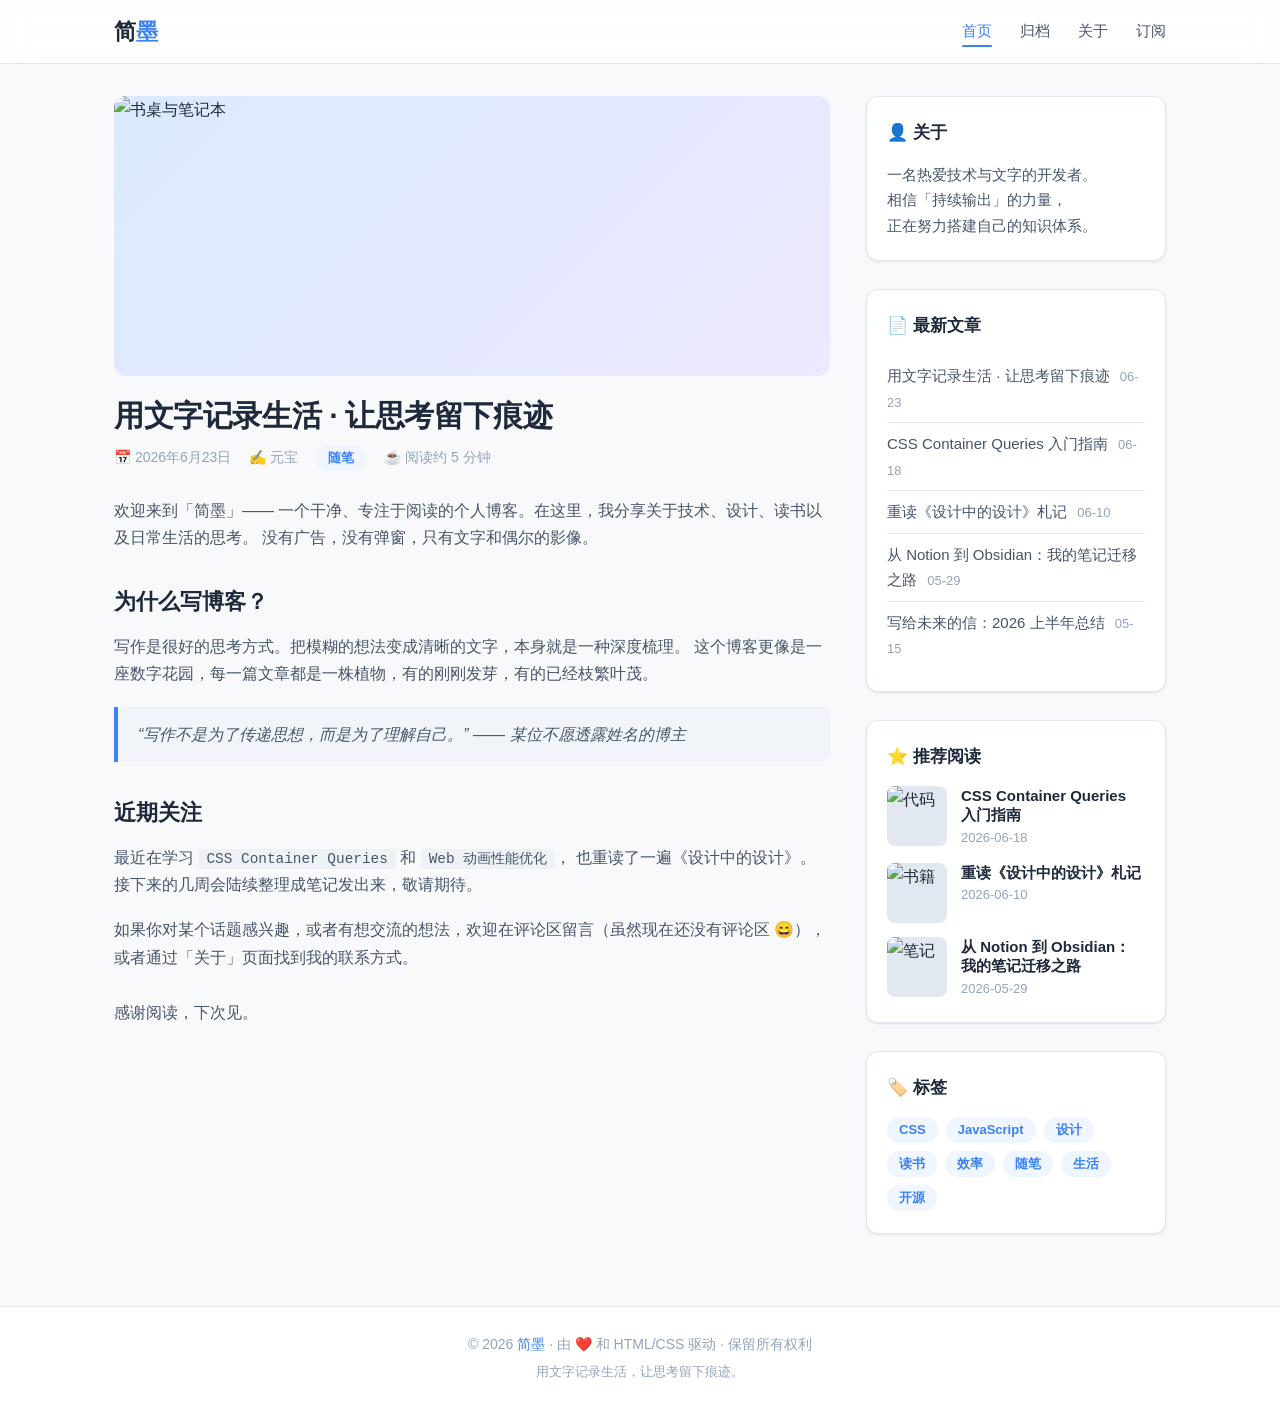
==== index.html @ 6eb12474 "Add files via upload" ====
<!DOCTYPE html>
<html lang="zh-CN">
<head>
    <meta charset="UTF-8" />
    <meta name="viewport" content="width=device-width, initial-scale=1.0" />
    <title>简墨 · 个人博客</title>
    <style>
        /* ===== 全局重置 & 变量 ===== */
        * {
            margin: 0;
            padding: 0;
            box-sizing: border-box;
        }

        :root {
            --bg: #f8f9fa;
            --card-bg: #ffffff;
            --text-primary: #1e293b;
            --text-secondary: #475569;
            --text-muted: #94a3b8;
            --accent: #3b82f6;
            --accent-hover: #2563eb;
            --border: #e2e8f0;
            --radius: 12px;
            --shadow: 0 1px 3px rgba(0, 0, 0, 0.06), 0 1px 2px rgba(0, 0, 0, 0.04);
            --shadow-hover: 0 10px 25px -5px rgba(0, 0, 0, 0.08), 0 8px 16px -6px rgba(0, 0, 0, 0.04);
            --transition: 0.25s ease;
            --max-width: 1100px;
            --header-height: 64px;
        }

        body {
            font-family: -apple-system, BlinkMacSystemFont, "Segoe UI", Roboto,
                "PingFang SC", "Microsoft YaHei", sans-serif;
            background: var(--bg);
            color: var(--text-primary);
            line-height: 1.7;
            min-height: 100vh;
            display: flex;
            flex-direction: column;
        }

        a {
            color: var(--accent);
            text-decoration: none;
            transition: color var(--transition);
        }
        a:hover {
            color: var(--accent-hover);
        }

        img {
            max-width: 100%;
            height: auto;
            display: block;
            border-radius: 8px;
        }

        /* ===== 头部 ===== */
        header {
            position: sticky;
            top: 0;
            z-index: 50;
            background: rgba(255, 255, 255, 0.85);
            backdrop-filter: blur(14px) saturate(180%);
            -webkit-backdrop-filter: blur(14px) saturate(180%);
            border-bottom: 1px solid var(--border);
            height: var(--header-height);
            display: flex;
            align-items: center;
        }

        .header-inner {
            max-width: var(--max-width);
            width: 100%;
            margin: 0 auto;
            padding: 0 24px;
            display: flex;
            align-items: center;
            justify-content: space-between;
        }

        .logo {
            font-size: 22px;
            font-weight: 700;
            letter-spacing: -0.3px;
            color: var(--text-primary);
        }
        .logo span {
            color: var(--accent);
        }

        nav {
            display: flex;
            gap: 28px;
            align-items: center;
        }
        nav a {
            font-size: 15px;
            font-weight: 500;
            color: var(--text-secondary);
            position: relative;
            padding-bottom: 2px;
        }
        nav a::after {
            content: '';
            position: absolute;
            bottom: -2px;
            left: 0;
            width: 0;
            height: 2px;
            background: var(--accent);
            transition: width var(--transition);
            border-radius: 2px;
        }
        nav a:hover::after,
        nav a.active::after {
            width: 100%;
        }
        nav a.active {
            color: var(--accent);
        }

        /* ===== 主体容器 ===== */
        .container {
            max-width: var(--max-width);
            width: 100%;
            margin: 32px auto;
            padding: 0 24px;
            flex: 1;
            display: grid;
            grid-template-columns: 1fr 300px;
            gap: 36px;
        }

        /* ===== 主要文章区 ===== */
        .main-content {
            display: flex;
            flex-direction: column;
            gap: 20px;
        }

        .featured-image {
            width: 100%;
            height: 280px;
            object-fit: cover;
            border-radius: var(--radius);
            background: linear-gradient(135deg, #dbeafe, #ede9fe);
        }

        .article-header h1 {
            font-size: 30px;
            font-weight: 800;
            line-height: 1.3;
            letter-spacing: -0.4px;
            margin-bottom: 10px;
        }

        .meta {
            display: flex;
            flex-wrap: wrap;
            gap: 18px;
            font-size: 14px;
            color: var(--text-muted);
            margin-bottom: 6px;
        }
        .meta span {
            display: inline-flex;
            align-items: center;
            gap: 4px;
        }
        .tag {
            background: #eff6ff;
            color: var(--accent);
            padding: 2px 12px;
            border-radius: 99px;
            font-size: 13px;
            font-weight: 600;
        }

        .article-body {
            font-size: 16px;
            color: var(--text-secondary);
        }
        .article-body p {
            margin-bottom: 18px;
        }
        .article-body h2 {
            font-size: 22px;
            font-weight: 700;
            margin-top: 32px;
            margin-bottom: 12px;
            color: var(--text-primary);
        }
        .article-body blockquote {
            border-left: 4px solid var(--accent);
            background: #f1f5f9;
            padding: 14px 20px;
            margin: 20px 0;
            border-radius: 0 8px 8px 0;
            color: var(--text-secondary);
            font-style: italic;
        }
        .article-body code {
            background: #eef2f6;
            padding: 2px 8px;
            border-radius: 4px;
            font-size: 0.9em;
        }

        /* ===== 侧边栏 ===== */
        .sidebar {
            display: flex;
            flex-direction: column;
            gap: 28px;
        }

        .sidebar-card {
            background: var(--card-bg);
            border-radius: var(--radius);
            padding: 22px 20px;
            box-shadow: var(--shadow);
            border: 1px solid var(--border);
        }
        .sidebar-card h3 {
            font-size: 17px;
            font-weight: 700;
            margin-bottom: 14px;
            display: flex;
            align-items: center;
            gap: 8px;
        }
        .sidebar-card ul {
            list-style: none;
        }
        .sidebar-card li {
            padding: 8px 0;
            border-bottom: 1px solid var(--border);
            font-size: 15px;
        }
        .sidebar-card li:last-child {
            border-bottom: none;
        }
        .sidebar-card li a {
            color: var(--text-secondary);
            display: block;
            transition: color var(--transition);
        }
        .sidebar-card li a:hover {
            color: var(--accent);
        }

        .post-list small {
            color: var(--text-muted);
            font-size: 13px;
            margin-left: 6px;
        }

        /* ===== 推荐文章卡片 ===== */
        .recommend-list {
            display: flex;
            flex-direction: column;
            gap: 14px;
        }
        .recommend-item {
            display: flex;
            gap: 14px;
            align-items: flex-start;
        }
        .recommend-item img {
            width: 60px;
            height: 60px;
            border-radius: 8px;
            object-fit: cover;
            flex-shrink: 0;
            background: #e2e8f0;
        }
        .recommend-item div {
            flex: 1;
        }
        .recommend-item h4 {
            font-size: 15px;
            font-weight: 600;
            line-height: 1.3;
            margin-bottom: 2px;
        }
        .recommend-item h4 a {
            color: var(--text-primary);
        }
        .recommend-item h4 a:hover {
            color: var(--accent);
        }
        .recommend-item .date {
            font-size: 13px;
            color: var(--text-muted);
        }

        /* ===== 页脚 ===== */
        footer {
            border-top: 1px solid var(--border);
            background: var(--card-bg);
            padding: 26px 24px;
            text-align: center;
            font-size: 14px;
            color: var(--text-muted);
            margin-top: 40px;
        }
        footer span {
            color: var(--accent);
        }

        /* ===== 响应式 ===== */
        @media (max-width: 820px) {
            .container {
                grid-template-columns: 1fr;
                gap: 28px;
            }
            .featured-image {
                height: 200px;
            }
            .article-header h1 {
                font-size: 24px;
            }
            nav {
                gap: 16px;
            }
            nav a {
                font-size: 14px;
            }
        }

        @media (max-width: 480px) {
            .header-inner {
                padding: 0 16px;
            }
            .container {
                padding: 0 16px;
                margin: 20px auto;
            }
            .logo {
                font-size: 19px;
            }
            nav {
                gap: 12px;
            }
            .meta {
                gap: 10px;
                font-size: 13px;
            }
            .sidebar-card {
                padding: 16px;
            }
        }

        /* ===== 工具类 ===== */
        .text-accent {
            color: var(--accent);
        }
        .mt-1 {
            margin-top: 4px;
        }
        .mb-1 {
            margin-bottom: 4px;
        }
        .flex {
            display: flex;
        }
        .gap-2 {
            gap: 8px;
        }
        .items-center {
            align-items: center;
        }
    </style>
</head>
<body>

    <!-- ========== 头部 ========== -->
    <header>
        <div class="header-inner">
            <a href="#" class="logo">简<span>墨</span></a>
            <nav>
                <a href="#" class="active">首页</a>
                <a href="#">归档</a>
                <a href="#">关于</a>
                <a href="#">订阅</a>
            </nav>
        </div>
    </header>

    <!-- ========== 主容器 ========== -->
    <div class="container">

        <!-- ===== 主要内容 ===== -->
        <main class="main-content">

            <!-- 特色图 -->
            <img
            class="featured-image"
            src="https://images.unsplash.com/photo-1499750310107-5fef28a66643?w=900&h=400&fit=crop&auto=format"
            alt="书桌与笔记本"
            loading="lazy"
            />

            <!-- 文章头部 -->
            <div class="article-header">
                <h1>用文字记录生活 · 让思考留下痕迹</h1>
                <div class="meta">
                    <span>📅 2026年6月23日</span>
                    <span>✍️ 元宝</span>
                    <span class="tag">随笔</span>
                    <span>☕ 阅读约 5 分钟</span>
                </div>
            </div>

            <!-- 文章正文 -->
            <div class="article-body">

                <p>
                    欢迎来到「简墨」—— 一个干净、专注于阅读的个人博客。在这里，我分享关于技术、设计、读书以及日常生活的思考。
                    没有广告，没有弹窗，只有文字和偶尔的影像。
                </p>

                <h2>为什么写博客？</h2>
                <p>
                    写作是很好的思考方式。把模糊的想法变成清晰的文字，本身就是一种深度梳理。
                    这个博客更像是一座数字花园，每一篇文章都是一株植物，有的刚刚发芽，有的已经枝繁叶茂。
                </p>

                <blockquote>
                    “写作不是为了传递思想，而是为了理解自己。” —— 某位不愿透露姓名的博主
                </blockquote>

                <h2>近期关注</h2>
                <p>
                    最近在学习 <code>CSS Container Queries</code> 和 <code>Web 动画性能优化</code>，
                    也重读了一遍《设计中的设计》。接下来的几周会陆续整理成笔记发出来，敬请期待。
                </p>

                <p>
                    如果你对某个话题感兴趣，或者有想交流的想法，欢迎在评论区留言（虽然现在还没有评论区 😄），
                    或者通过「关于」页面找到我的联系方式。
                </p>

                <p style="margin-top: 28px; font-weight: 500;">
                    感谢阅读，下次见。
                </p>

            </div>

        </main>

        <!-- ===== 侧边栏 ===== -->
        <aside class="sidebar">

            <!-- 关于博主 -->
            <div class="sidebar-card">
                <h3>👤 关于</h3>
                <p style="font-size: 15px; color: var(--text-secondary);">
                    一名热爱技术与文字的开发者。<br />
                    相信「持续输出」的力量，<br />正在努力搭建自己的知识体系。
                </p>
            </div>

            <!-- 最新文章 -->
            <div class="sidebar-card">
                <h3>📄 最新文章</h3>
                <ul class="post-list">
                    <li><a href="#">用文字记录生活 · 让思考留下痕迹 <small>06-23</small></a></li>
                    <li><a href="#">CSS Container Queries 入门指南 <small>06-18</small></a></li>
                    <li><a href="#">重读《设计中的设计》札记 <small>06-10</small></a></li>
                    <li><a href="#">从 Notion 到 Obsidian：我的笔记迁移之路 <small>05-29</small></a></li>
                    <li><a href="#">写给未来的信：2026 上半年总结 <small>05-15</small></a></li>
                </ul>
            </div>

            <!-- 推荐阅读 -->
            <div class="sidebar-card">
                <h3>⭐ 推荐阅读</h3>
                <div class="recommend-list">

                    <div class="recommend-item">
                        <img src="https://images.unsplash.com/photo-1517694712202-14dd9538aa97?w=120&h=120&fit=crop&auto=format" alt="代码" loading="lazy" />
                        <div>
                            <h4><a href="#">CSS Container Queries 入门指南</a></h4>
                            <div class="date">2026-06-18</div>
                        </div>
                    </div>

                    <div class="recommend-item">
                        <img src="https://images.unsplash.com/photo-1544716278-ca5e3f4abd8c?w=120&h=120&fit=crop&auto=format" alt="书籍" loading="lazy" />
                        <div>
                            <h4><a href="#">重读《设计中的设计》札记</a></h4>
                            <div class="date">2026-06-10</div>
                        </div>
                    </div>

                    <div class="recommend-item">
                        <img src="https://images.unsplash.com/photo-1517842645767-c639042777db?w=120&h=120&fit=crop&auto=format" alt="笔记" loading="lazy" />
                        <div>
                            <h4><a href="#">从 Notion 到 Obsidian：我的笔记迁移之路</a></h4>
                            <div class="date">2026-05-29</div>
                        </div>
                    </div>

                </div>
            </div>

            <!-- 标签云 -->
            <div class="sidebar-card">
                <h3>🏷️ 标签</h3>
                <div style="display: flex; flex-wrap: wrap; gap: 8px;">
                    <span class="tag">CSS</span>
                    <span class="tag">JavaScript</span>
                    <span class="tag">设计</span>
                    <span class="tag">读书</span>
                    <span class="tag">效率</span>
                    <span class="tag">随笔</span>
                    <span class="tag">生活</span>
                    <span class="tag">开源</span>
                </div>
            </div>

        </aside>

    </div>

    <!-- ========== 页脚 ========== -->
    <footer>
        <p>© 2026 <span>简墨</span> · 由 ❤️ 和 HTML/CSS 驱动 · 保留所有权利</p>
        <p style="margin-top: 4px; font-size: 13px;">用文字记录生活，让思考留下痕迹。</p>
    </footer>

</body>
</html>
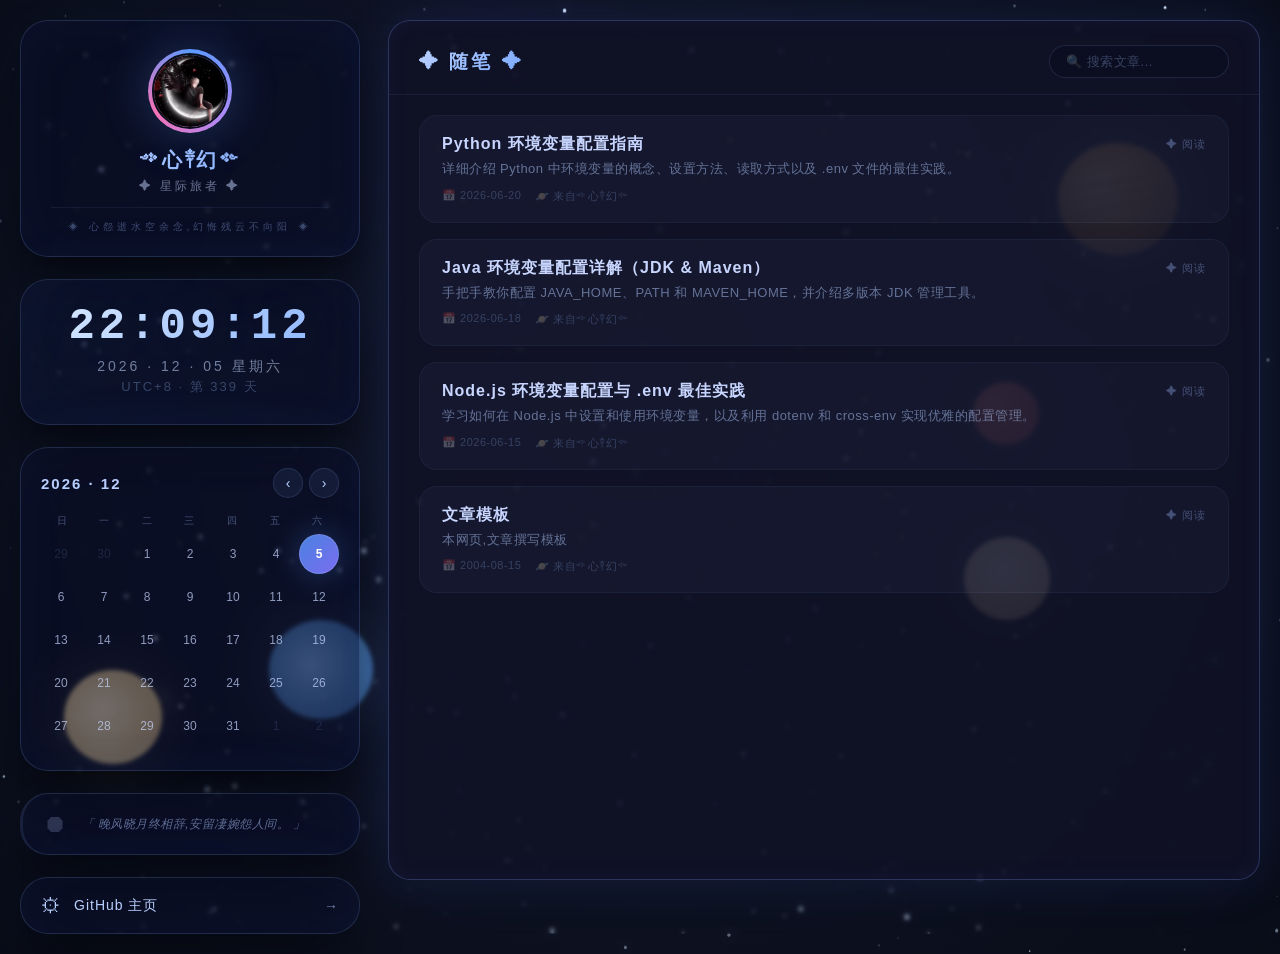
==== commit 0e045ef7: "Add files via upload" ====
--- a/index.html
+++ b/index.html
@@ -3,533 +3,100 @@
 <head>
     <meta charset="UTF-8" />
     <meta name="viewport" content="width=device-width, initial-scale=1.0" />
-    <title>简墨 · 个人博客</title>
-    <style>
-        /* ===== 全局重置 & 变量 ===== */
-        * {
-            margin: 0;
-            padding: 0;
-            box-sizing: border-box;
-        }
-
-        :root {
-            --bg: #f8f9fa;
-            --card-bg: #ffffff;
-            --text-primary: #1e293b;
-            --text-secondary: #475569;
-            --text-muted: #94a3b8;
-            --accent: #3b82f6;
-            --accent-hover: #2563eb;
-            --border: #e2e8f0;
-            --radius: 12px;
-            --shadow: 0 1px 3px rgba(0, 0, 0, 0.06), 0 1px 2px rgba(0, 0, 0, 0.04);
-            --shadow-hover: 0 10px 25px -5px rgba(0, 0, 0, 0.08), 0 8px 16px -6px rgba(0, 0, 0, 0.04);
-            --transition: 0.25s ease;
-            --max-width: 1100px;
-            --header-height: 64px;
-        }
-
-        body {
-            font-family: -apple-system, BlinkMacSystemFont, "Segoe UI", Roboto,
-                "PingFang SC", "Microsoft YaHei", sans-serif;
-            background: var(--bg);
-            color: var(--text-primary);
-            line-height: 1.7;
-            min-height: 100vh;
-            display: flex;
-            flex-direction: column;
-        }
-
-        a {
-            color: var(--accent);
-            text-decoration: none;
-            transition: color var(--transition);
-        }
-        a:hover {
-            color: var(--accent-hover);
-        }
-
-        img {
-            max-width: 100%;
-            height: auto;
-            display: block;
-            border-radius: 8px;
-        }
-
-        /* ===== 头部 ===== */
-        header {
-            position: sticky;
-            top: 0;
-            z-index: 50;
-            background: rgba(255, 255, 255, 0.85);
-            backdrop-filter: blur(14px) saturate(180%);
-            -webkit-backdrop-filter: blur(14px) saturate(180%);
-            border-bottom: 1px solid var(--border);
-            height: var(--header-height);
-            display: flex;
-            align-items: center;
-        }
-
-        .header-inner {
-            max-width: var(--max-width);
-            width: 100%;
-            margin: 0 auto;
-            padding: 0 24px;
-            display: flex;
-            align-items: center;
-            justify-content: space-between;
-        }
-
-        .logo {
-            font-size: 22px;
-            font-weight: 700;
-            letter-spacing: -0.3px;
-            color: var(--text-primary);
-        }
-        .logo span {
-            color: var(--accent);
-        }
-
-        nav {
-            display: flex;
-            gap: 28px;
-            align-items: center;
-        }
-        nav a {
-            font-size: 15px;
-            font-weight: 500;
-            color: var(--text-secondary);
-            position: relative;
-            padding-bottom: 2px;
-        }
-        nav a::after {
-            content: '';
-            position: absolute;
-            bottom: -2px;
-            left: 0;
-            width: 0;
-            height: 2px;
-            background: var(--accent);
-            transition: width var(--transition);
-            border-radius: 2px;
-        }
-        nav a:hover::after,
-        nav a.active::after {
-            width: 100%;
-        }
-        nav a.active {
-            color: var(--accent);
-        }
-
-        /* ===== 主体容器 ===== */
-        .container {
-            max-width: var(--max-width);
-            width: 100%;
-            margin: 32px auto;
-            padding: 0 24px;
-            flex: 1;
-            display: grid;
-            grid-template-columns: 1fr 300px;
-            gap: 36px;
-        }
-
-        /* ===== 主要文章区 ===== */
-        .main-content {
-            display: flex;
-            flex-direction: column;
-            gap: 20px;
-        }
-
-        .featured-image {
-            width: 100%;
-            height: 280px;
-            object-fit: cover;
-            border-radius: var(--radius);
-            background: linear-gradient(135deg, #dbeafe, #ede9fe);
-        }
-
-        .article-header h1 {
-            font-size: 30px;
-            font-weight: 800;
-            line-height: 1.3;
-            letter-spacing: -0.4px;
-            margin-bottom: 10px;
-        }
-
-        .meta {
-            display: flex;
-            flex-wrap: wrap;
-            gap: 18px;
-            font-size: 14px;
-            color: var(--text-muted);
-            margin-bottom: 6px;
-        }
-        .meta span {
-            display: inline-flex;
-            align-items: center;
-            gap: 4px;
-        }
-        .tag {
-            background: #eff6ff;
-            color: var(--accent);
-            padding: 2px 12px;
-            border-radius: 99px;
-            font-size: 13px;
-            font-weight: 600;
-        }
-
-        .article-body {
-            font-size: 16px;
-            color: var(--text-secondary);
-        }
-        .article-body p {
-            margin-bottom: 18px;
-        }
-        .article-body h2 {
-            font-size: 22px;
-            font-weight: 700;
-            margin-top: 32px;
-            margin-bottom: 12px;
-            color: var(--text-primary);
-        }
-        .article-body blockquote {
-            border-left: 4px solid var(--accent);
-            background: #f1f5f9;
-            padding: 14px 20px;
-            margin: 20px 0;
-            border-radius: 0 8px 8px 0;
-            color: var(--text-secondary);
-            font-style: italic;
-        }
-        .article-body code {
-            background: #eef2f6;
-            padding: 2px 8px;
-            border-radius: 4px;
-            font-size: 0.9em;
-        }
-
-        /* ===== 侧边栏 ===== */
-        .sidebar {
-            display: flex;
-            flex-direction: column;
-            gap: 28px;
-        }
-
-        .sidebar-card {
-            background: var(--card-bg);
-            border-radius: var(--radius);
-            padding: 22px 20px;
-            box-shadow: var(--shadow);
-            border: 1px solid var(--border);
-        }
-        .sidebar-card h3 {
-            font-size: 17px;
-            font-weight: 700;
-            margin-bottom: 14px;
-            display: flex;
-            align-items: center;
-            gap: 8px;
-        }
-        .sidebar-card ul {
-            list-style: none;
-        }
-        .sidebar-card li {
-            padding: 8px 0;
-            border-bottom: 1px solid var(--border);
-            font-size: 15px;
-        }
-        .sidebar-card li:last-child {
-            border-bottom: none;
-        }
-        .sidebar-card li a {
-            color: var(--text-secondary);
-            display: block;
-            transition: color var(--transition);
-        }
-        .sidebar-card li a:hover {
-            color: var(--accent);
-        }
-
-        .post-list small {
-            color: var(--text-muted);
-            font-size: 13px;
-            margin-left: 6px;
-        }
-
-        /* ===== 推荐文章卡片 ===== */
-        .recommend-list {
-            display: flex;
-            flex-direction: column;
-            gap: 14px;
-        }
-        .recommend-item {
-            display: flex;
-            gap: 14px;
-            align-items: flex-start;
-        }
-        .recommend-item img {
-            width: 60px;
-            height: 60px;
-            border-radius: 8px;
-            object-fit: cover;
-            flex-shrink: 0;
-            background: #e2e8f0;
-        }
-        .recommend-item div {
-            flex: 1;
-        }
-        .recommend-item h4 {
-            font-size: 15px;
-            font-weight: 600;
-            line-height: 1.3;
-            margin-bottom: 2px;
-        }
-        .recommend-item h4 a {
-            color: var(--text-primary);
-        }
-        .recommend-item h4 a:hover {
-            color: var(--accent);
-        }
-        .recommend-item .date {
-            font-size: 13px;
-            color: var(--text-muted);
-        }
-
-        /* ===== 页脚 ===== */
-        footer {
-            border-top: 1px solid var(--border);
-            background: var(--card-bg);
-            padding: 26px 24px;
-            text-align: center;
-            font-size: 14px;
-            color: var(--text-muted);
-            margin-top: 40px;
-        }
-        footer span {
-            color: var(--accent);
-        }
-
-        /* ===== 响应式 ===== */
-        @media (max-width: 820px) {
-            .container {
-                grid-template-columns: 1fr;
-                gap: 28px;
-            }
-            .featured-image {
-                height: 200px;
-            }
-            .article-header h1 {
-                font-size: 24px;
-            }
-            nav {
-                gap: 16px;
-            }
-            nav a {
-                font-size: 14px;
-            }
-        }
-
-        @media (max-width: 480px) {
-            .header-inner {
-                padding: 0 16px;
-            }
-            .container {
-                padding: 0 16px;
-                margin: 20px auto;
-            }
-            .logo {
-                font-size: 19px;
-            }
-            nav {
-                gap: 12px;
-            }
-            .meta {
-                gap: 10px;
-                font-size: 13px;
-            }
-            .sidebar-card {
-                padding: 16px;
-            }
-        }
-
-        /* ===== 工具类 ===== */
-        .text-accent {
-            color: var(--accent);
-        }
-        .mt-1 {
-            margin-top: 4px;
-        }
-        .mb-1 {
-            margin-bottom: 4px;
-        }
-        .flex {
-            display: flex;
-        }
-        .gap-2 {
-            gap: 8px;
-        }
-        .items-center {
-            align-items: center;
-        }
-    </style>
+    <title>星际导航 · 深空日志</title>
+    <link rel="stylesheet" href="style.css" />
 </head>
 <body>
 
-    <!-- ========== 头部 ========== -->
-    <header>
-        <div class="header-inner">
-            <a href="#" class="logo">简<span>墨</span></a>
-            <nav>
-                <a href="#" class="active">首页</a>
-                <a href="#">归档</a>
-                <a href="#">关于</a>
-                <a href="#">订阅</a>
-            </nav>
-        </div>
-    </header>
+    <!-- 宇宙主题背景层（恒星太阳、银河光带、星系） -->
+    <div id="universe-theme-layer"></div>
 
-    <!-- ========== 主容器 ========== -->
+    <!-- 星空画布 -->
+    <canvas id="starfield"></canvas>
+
+    <!-- 太阳系行星点缀 -->
+    <div class="planet planet-jupiter"></div>
+    <div class="planet planet-saturn"></div>
+    <div class="planet planet-mars"></div>
+    <div class="planet planet-venus"></div>
+    <div class="planet planet-neptune"></div>
+
+    <!-- 流星 -->
+    <div class="shooting-star"></div>
+    <div class="shooting-star"></div>
+    <div class="shooting-star"></div>
+    <div class="shooting-star"></div>
+
+    <!-- 主布局 -->
     <div class="container">
 
-        <!-- ===== 主要内容 ===== -->
-        <main class="main-content">
+        <!-- 左侧面板 -->
+        <div class="left-panel">
 
-            <!-- 特色图 -->
-            <img
-            class="featured-image"
-            src="https://images.unsplash.com/photo-1499750310107-5fef28a66643?w=900&h=400&fit=crop&auto=format"
-            alt="书桌与笔记本"
-            loading="lazy"
-            />
+            <!-- 问候 -->
+            <div class="card greeting-card">
+                <div class="avatar-ring">
+                    <img src="./touxiang.png" alt="头像">
+                </div>
+                <h1>༺心༒幻༻</h1>
+                <p>✦ 星际旅者 ✦</p>
+                <div class="tagline">◈ 心怨逝水空余念,幻悔残云不向阳 ◈</div>
+            </div>
 
-            <!-- 文章头部 -->
-            <div class="article-header">
-                <h1>用文字记录生活 · 让思考留下痕迹</h1>
-                <div class="meta">
-                    <span>📅 2026年6月23日</span>
-                    <span>✍️ 元宝</span>
-                    <span class="tag">随笔</span>
-                    <span>☕ 阅读约 5 分钟</span>
+            <!-- 时钟 -->
+            <div class="card clock-card">
+                <div class="clock-time" id="clockDisplay">00:00:00</div>
+                <div class="clock-date" id="dateDisplay">---- · -- · --</div>
+                <div class="clock-seconds" id="secondsDisplay">-- UTC+8</div>
+            </div>
+
+            <!-- 日历 -->
+            <div class="card calendar-card">
+                <div class="calendar-header">
+                    <h2 id="calendarTitle">2026 · 06</h2>
+                    <div class="calendar-nav">
+                        <button id="prevMonth">‹</button>
+                        <button id="nextMonth">›</button>
+                    </div>
+                </div>
+                <div class="calendar-weekdays">
+                    <span>日</span><span>一</span><span>二</span><span>三</span><span>四</span><span>五</span><span>六</span>
+                </div>
+                <div class="calendar-days" id="calendarDays"></div>
+            </div>
+
+            <!-- 语录 -->
+            <div class="card quote-card">
+                <span class="icon">⏺</span>
+                <span class="text">「 晚风晓月终相辞,安留凄婉怨人间。 」</span>
+            </div>
+
+            <!-- ★ 新增：GitHub 主页访问按钮 -->
+            <div class="card github-card">
+                
+                <a href="https://github.com/XINHUAN-HS" target="_blank" class="github-link">
+                    <span class="github-icon">⚙</span>
+                    <span>GitHub 主页</span>
+                    <span class="arrow">→</span>
+                </a>
+            </div>
+
+        </div>
+
+        <!-- 右侧面板 (博客) -->
+        <div class="right-panel">
+            <div class="card blog-card">
+                <div class="blog-header">
+                    <h2>✦ 随笔 ✦</h2>
+                    <input type="text" id="searchInput" placeholder="🔍 搜索文章..." class="search-input" />
+                </div>
+                <div class="blog-body" id="blogBody">
+                    <!-- 由 JS 动态渲染 -->
                 </div>
             </div>
-
-            <!-- 文章正文 -->
-            <div class="article-body">
-
-                <p>
-                    欢迎来到「简墨」—— 一个干净、专注于阅读的个人博客。在这里，我分享关于技术、设计、读书以及日常生活的思考。
-                    没有广告，没有弹窗，只有文字和偶尔的影像。
-                </p>
-
-                <h2>为什么写博客？</h2>
-                <p>
-                    写作是很好的思考方式。把模糊的想法变成清晰的文字，本身就是一种深度梳理。
-                    这个博客更像是一座数字花园，每一篇文章都是一株植物，有的刚刚发芽，有的已经枝繁叶茂。
-                </p>
-
-                <blockquote>
-                    “写作不是为了传递思想，而是为了理解自己。” —— 某位不愿透露姓名的博主
-                </blockquote>
-
-                <h2>近期关注</h2>
-                <p>
-                    最近在学习 <code>CSS Container Queries</code> 和 <code>Web 动画性能优化</code>，
-                    也重读了一遍《设计中的设计》。接下来的几周会陆续整理成笔记发出来，敬请期待。
-                </p>
-
-                <p>
-                    如果你对某个话题感兴趣，或者有想交流的想法，欢迎在评论区留言（虽然现在还没有评论区 😄），
-                    或者通过「关于」页面找到我的联系方式。
-                </p>
-
-                <p style="margin-top: 28px; font-weight: 500;">
-                    感谢阅读，下次见。
-                </p>
-
-            </div>
-
-        </main>
-
-        <!-- ===== 侧边栏 ===== -->
-        <aside class="sidebar">
-
-            <!-- 关于博主 -->
-            <div class="sidebar-card">
-                <h3>👤 关于</h3>
-                <p style="font-size: 15px; color: var(--text-secondary);">
-                    一名热爱技术与文字的开发者。<br />
-                    相信「持续输出」的力量，<br />正在努力搭建自己的知识体系。
-                </p>
-            </div>
-
-            <!-- 最新文章 -->
-            <div class="sidebar-card">
-                <h3>📄 最新文章</h3>
-                <ul class="post-list">
-                    <li><a href="#">用文字记录生活 · 让思考留下痕迹 <small>06-23</small></a></li>
-                    <li><a href="#">CSS Container Queries 入门指南 <small>06-18</small></a></li>
-                    <li><a href="#">重读《设计中的设计》札记 <small>06-10</small></a></li>
-                    <li><a href="#">从 Notion 到 Obsidian：我的笔记迁移之路 <small>05-29</small></a></li>
-                    <li><a href="#">写给未来的信：2026 上半年总结 <small>05-15</small></a></li>
-                </ul>
-            </div>
-
-            <!-- 推荐阅读 -->
-            <div class="sidebar-card">
-                <h3>⭐ 推荐阅读</h3>
-                <div class="recommend-list">
-
-                    <div class="recommend-item">
-                        <img src="https://images.unsplash.com/photo-1517694712202-14dd9538aa97?w=120&h=120&fit=crop&auto=format" alt="代码" loading="lazy" />
-                        <div>
-                            <h4><a href="#">CSS Container Queries 入门指南</a></h4>
-                            <div class="date">2026-06-18</div>
-                        </div>
-                    </div>
-
-                    <div class="recommend-item">
-                        <img src="https://images.unsplash.com/photo-1544716278-ca5e3f4abd8c?w=120&h=120&fit=crop&auto=format" alt="书籍" loading="lazy" />
-                        <div>
-                            <h4><a href="#">重读《设计中的设计》札记</a></h4>
-                            <div class="date">2026-06-10</div>
-                        </div>
-                    </div>
-
-                    <div class="recommend-item">
-                        <img src="https://images.unsplash.com/photo-1517842645767-c639042777db?w=120&h=120&fit=crop&auto=format" alt="笔记" loading="lazy" />
-                        <div>
-                            <h4><a href="#">从 Notion 到 Obsidian：我的笔记迁移之路</a></h4>
-                            <div class="date">2026-05-29</div>
-                        </div>
-                    </div>
-
-                </div>
-            </div>
-
-            <!-- 标签云 -->
-            <div class="sidebar-card">
-                <h3>🏷️ 标签</h3>
-                <div style="display: flex; flex-wrap: wrap; gap: 8px;">
-                    <span class="tag">CSS</span>
-                    <span class="tag">JavaScript</span>
-                    <span class="tag">设计</span>
-                    <span class="tag">读书</span>
-                    <span class="tag">效率</span>
-                    <span class="tag">随笔</span>
-                    <span class="tag">生活</span>
-                    <span class="tag">开源</span>
-                </div>
-            </div>
-
-        </aside>
-
+        </div>
     </div>
 
-    <!-- ========== 页脚 ========== -->
-    <footer>
-        <p>© 2026 <span>简墨</span> · 由 ❤️ 和 HTML/CSS 驱动 · 保留所有权利</p>
-        <p style="margin-top: 4px; font-size: 13px;">用文字记录生活，让思考留下痕迹。</p>
-    </footer>
-
+    <script src="script.js"></script>
 </body>
 </html>
--- a/style.css
+++ b/style.css
@@ -0,0 +1,869 @@
+/* ================================================================
+   0. 宇宙主题增强背景 (恒星太阳、银河光带、星系)
+=============================================================== */
+
+#universe-theme-layer {
+    position: fixed;
+    top: 0;
+    left: 0;
+    width: 100vw;
+    height: 100vh;
+    z-index: -2;               /* 最底层 */
+    pointer-events: none;
+    background:
+        /* 银河光带 (横向椭圆) */
+        radial-gradient(ellipse at 50% 30%, rgba(80, 60, 120, 0.15) 0%, transparent 40%),
+        /* 恒星太阳 (右上角) */
+        radial-gradient(circle at 85% 15%, rgba(255, 204, 102, 0.4) 0%, rgba(255, 150, 50, 0.2) 10%, transparent 30%),
+        /* 其他星系点缀 (左上紫红、右下蓝) */
+        radial-gradient(circle at 20% 20%, rgba(180, 80, 120, 0.2) 0%, transparent 15%),
+        radial-gradient(circle at 80% 80%, rgba(50, 120, 200, 0.2) 0%, transparent 20%),
+        /* 纯黑底色 */
+        #000000;
+}
+
+/* ================================================================
+   1. 全局重置 & 字体
+=============================================================== */
+* {
+    margin: 0;
+    padding: 0;
+    box-sizing: border-box;
+}
+
+body {
+    font-family: 'Orbitron', 'Segoe UI', sans-serif;
+    min-height: 100vh;
+    background: rgba(10, 14, 30, 0.88);
+    color: #c8d6ff;
+    overflow-y: scroll;          /* 始终显示滚动轨道，但隐藏滚动条 */
+    overflow-x: hidden;
+    display: flex;
+    align-items: flex-start;     /* 防止内容被垂直挤压 */
+    justify-content: center;
+    padding: 20px;
+    backdrop-filter: blur(2px);
+}
+
+/* ================================================================
+   2. 星空画布
+=============================================================== */
+#starfield {
+    position: fixed;
+    top: 0;
+    left: 0;
+    width: 100%;
+    height: 100%;
+    z-index: -1;              /* 在宇宙层之上，内容之下 */
+    pointer-events: none;
+}
+
+/* ================================================================
+   3. 流星
+=============================================================== */
+.shooting-star {
+    position: fixed;
+    width: 2px;
+    height: 2px;
+    background: white;
+    border-radius: 50%;
+    box-shadow: 0 0 6px 2px rgba(180, 210, 255, 0.3);
+    animation: shoot 4s ease-in-out infinite;
+    pointer-events: none;
+    z-index: 2;
+    opacity: 0;
+}
+@keyframes shoot {
+    0% { opacity: 0; transform: translate(0,0) scale(0.5); }
+    5% { opacity: 1; transform: translate(0,0) scale(1); }
+    15% { opacity: 1; }
+    30% { opacity: 0; transform: translate(300px,250px) scale(0.2); }
+    100% { opacity: 0; transform: translate(600px,500px) scale(0); }
+}
+.shooting-star:nth-child(1) { top:12%; left:62%; animation-delay:0s; animation-duration:5s; }
+.shooting-star:nth-child(2) { top:33%; left:81%; animation-delay:2.2s; animation-duration:4.6s; }
+.shooting-star:nth-child(3) { top:58%; left:44%; animation-delay:4.8s; animation-duration:5.4s; }
+.shooting-star:nth-child(4) { top:72%; left:92%; animation-delay:7.0s; animation-duration:3.8s; }
+
+/* ================================================================
+   4. 主容器
+=============================================================== */
+.container {
+    position: relative;
+    z-index: 1;
+    max-width: 1360px;
+    width: 100%;
+    display: grid;
+    grid-template-columns: 340px 1fr;
+    gap: 28px;
+    backdrop-filter: blur(2px);
+    align-items: start;
+    /* 移除 max-height 和 overflow，让 body 负责滚动 */
+}
+
+/* ================================================================
+   5. 通用卡片
+=============================================================== */
+.card {
+    background: rgba(10,14,40,0.55);
+    backdrop-filter: blur(12px);
+    border: 1px solid rgba(140,180,255,0.18);
+    border-radius: 28px;
+    padding: 28px 30px;
+    box-shadow: 0 25px 50px -12px rgba(0,0,0,0.8),
+                inset 0 0 60px rgba(90,160,255,0.04),
+                0 0 80px rgba(70,130,255,0.05);
+    transition: transform 0.35s ease, box-shadow 0.45s ease;
+}
+.card:hover {
+    transform: translateY(-4px);
+    box-shadow: 0 35px 60px -16px rgba(0,0,0,0.9),
+                inset 0 0 80px rgba(110,180,255,0.07),
+                0 0 100px rgba(70,150,255,0.08);
+    border-color: rgba(170,210,255,0.30);
+}
+
+/* ================================================================
+   6. 左侧面板
+=============================================================== */
+.left-panel {
+    display: flex;
+    flex-direction: column;
+    gap: 22px;
+    position: sticky;
+    top: 20px;
+}
+
+.greeting-card {
+    text-align: center;
+    padding-bottom: 22px;
+}
+.avatar-ring {
+    width: 84px;
+    height: 84px;
+    margin: 0 auto 14px;
+    border-radius: 50%;
+    padding: 4px;
+    background: conic-gradient(from 0deg, #5b9aff, #a78bfa, #f472b6, #5b9aff);
+    animation: spinRing 8s linear infinite;
+    box-shadow: 0 0 48px rgba(91,154,255,0.25);
+}
+.avatar-ring img {
+    width: 100%;
+    height: 100%;
+    border-radius: 50%;
+    object-fit: cover;
+    display: block;
+    background: #0a0e1a;
+    border: 2px solid #0a0e1a;
+}
+@keyframes spinRing {
+    0% { transform: rotate(0deg); }
+    100% { transform: rotate(360deg); }
+}
+.greeting-card h1 {
+    font-size: 20px;
+    font-weight: 700;
+    letter-spacing: 2px;
+    background: linear-gradient(135deg, #b8d0ff, #7aa9ff);
+    -webkit-background-clip: text;
+    -webkit-text-fill-color: transparent;
+    background-clip: text;
+    text-shadow: 0 0 40px rgba(122,169,255,0.15);
+}
+.greeting-card p {
+    font-size: 12px;
+    letter-spacing: 3px;
+    color: rgba(200,214,255,0.5);
+    margin-top: 4px;
+}
+.tagline {
+    margin-top: 12px;
+    font-size: 10px;
+    letter-spacing: 4px;
+    color: rgba(160,190,255,0.35);
+    border-top: 1px solid rgba(140,180,255,0.08);
+    padding-top: 12px;
+}
+
+.clock-card {
+    text-align: center;
+    padding: 22px 18px 28px;
+    position: relative;
+    overflow: hidden;
+}
+.clock-card::before {
+    content: '';
+    position: absolute;
+    top: -50%;
+    left: -50%;
+    width: 200%;
+    height: 200%;
+    background: radial-gradient(circle at 30% 40%, rgba(70,150,255,0.03), transparent 60%);
+    pointer-events: none;
+}
+.clock-time {
+    font-size: 44px;
+    font-weight: 900;
+    letter-spacing: 4px;
+    font-family: 'Orbitron', monospace;
+    background: linear-gradient(135deg, #e0edff, #8ab4ff);
+    -webkit-background-clip: text;
+    -webkit-text-fill-color: transparent;
+    background-clip: text;
+    text-shadow: 0 0 64px rgba(138,180,255,0.15);
+    line-height: 1.1;
+}
+.clock-date {
+    margin-top: 8px;
+    font-size: 14px;
+    letter-spacing: 3px;
+    color: rgba(200,220,255,0.55);
+}
+.clock-seconds {
+    font-size: 13px;
+    letter-spacing: 2px;
+    color: rgba(160,195,255,0.30);
+    margin-top: 2px;
+}
+
+.calendar-card {
+    padding: 20px 20px 24px;
+}
+.calendar-header {
+    display: flex;
+    justify-content: space-between;
+    align-items: center;
+    margin-bottom: 16px;
+}
+.calendar-header h2 {
+    font-size: 15px;
+    font-weight: 600;
+    letter-spacing: 2px;
+    color: #b8d0ff;
+}
+.calendar-nav {
+    display: flex;
+    gap: 6px;
+}
+.calendar-nav button {
+    background: rgba(140,180,255,0.08);
+    border: 1px solid rgba(140,180,255,0.15);
+    color: #b8d0ff;
+    width: 30px;
+    height: 30px;
+    border-radius: 50%;
+    cursor: pointer;
+    font-size: 14px;
+    font-family: inherit;
+    transition: 0.25s;
+    display: flex;
+    align-items: center;
+    justify-content: center;
+}
+.calendar-nav button:hover {
+    background: rgba(140,180,255,0.20);
+    border-color: rgba(140,180,255,0.35);
+    transform: scale(1.05);
+}
+.calendar-weekdays {
+    display: grid;
+    grid-template-columns: repeat(7,1fr);
+    text-align: center;
+    font-size: 10px;
+    letter-spacing: 1px;
+    color: rgba(160,190,255,0.40);
+    margin-bottom: 6px;
+}
+.calendar-days {
+    display: grid;
+    grid-template-columns: repeat(7,1fr);
+    gap: 3px;
+}
+.calendar-days span {
+    aspect-ratio: 1/1;
+    display: flex;
+    align-items: center;
+    justify-content: center;
+    font-size: 12px;
+    border-radius: 50%;
+    transition: 0.20s;
+    color: rgba(200,215,255,0.70);
+    cursor: default;
+    background: transparent;
+}
+.calendar-days span.other-month {
+    color: rgba(140,175,240,0.15);
+}
+.calendar-days span.today {
+    background: linear-gradient(135deg,#4a82e0,#7a6cf0);
+    color: #fff;
+    font-weight: 700;
+    box-shadow: 0 0 30px rgba(74,130,224,0.35);
+    border: 1px solid rgba(255,255,255,0.12);
+}
+.calendar-days span:not(.other-month):hover {
+    background: rgba(140,180,255,0.10);
+    transform: scale(1.06);
+}
+
+.quote-card {
+    display: flex;
+    align-items: center;
+    gap: 14px;
+    padding: 16px 20px;
+    font-size: 12px;
+    letter-spacing: 0.5px;
+    color: rgba(180,205,255,0.50);
+    border-left: 3px solid rgba(140,180,255,0.12);
+}
+.quote-card .icon {
+    font-size: 24px;
+    opacity: 0.4;
+}
+.quote-card .text {
+    font-style: italic;
+    line-height: 1.6;
+}
+
+/* ================================================================
+   7. 右侧面板 (博客)
+=============================================================== */
+.right-panel {
+    display: flex;
+    flex-direction: column;
+    gap: 22px;
+}
+
+.blog-card {
+    display: flex;
+    flex-direction: column;
+    background: rgba(16, 18, 38, 0.88);
+    border: 1px solid rgba(100, 120, 200, 0.35);
+    border-radius: 22px;
+    box-shadow: 
+        0 0 50px rgba(60, 100, 220, 0.15),
+        inset 0 0 25px rgba(80, 120, 255, 0.05);
+    backdrop-filter: blur(14px);
+    padding: 0;
+    height: calc(100vh - 40px);
+    min-height: 400px;
+    box-sizing: border-box;
+    overflow: hidden;
+}
+.blog-card:hover {
+    transform: translateY(-4px);
+    box-shadow: 0 35px 60px -16px rgba(0,0,0,0.9),
+                inset 0 0 80px rgba(110,180,255,0.07),
+                0 0 100px rgba(70,150,255,0.08);
+    border-color: rgba(170,210,255,0.30);
+}
+
+.blog-header {
+    display: flex;
+    justify-content: space-between;
+    align-items: center;
+    padding: 24px 30px 16px 30px;
+    border-bottom: 1px solid rgba(140,180,255,0.08);
+    flex-shrink: 0;
+}
+.blog-header h2 {
+    font-size: 19px;
+    font-weight: 700;
+    letter-spacing: 3px;
+    background: linear-gradient(135deg,#b8d0ff,#7aa9ff);
+    -webkit-background-clip: text;
+    -webkit-text-fill-color: transparent;
+    background-clip: text;
+}
+
+.search-input {
+    background: rgba(10,14,30,0.6);
+    border: 1px solid rgba(140,180,255,0.15);
+    border-radius: 30px;
+    padding: 8px 16px;
+    color: #c8d6ff;
+    font-family: 'Segoe UI', sans-serif;
+    font-size: 13px;
+    outline: none;
+    width: 180px;
+    transition: 0.3s;
+    letter-spacing: 0.5px;
+}
+.search-input::placeholder {
+    color: rgba(160,190,255,0.3);
+}
+.search-input:focus {
+    border-color: rgba(74,130,224,0.4);
+    box-shadow: 0 0 20px rgba(74,130,224,0.08);
+}
+
+.blog-body {
+    flex: 1;
+    padding: 20px 30px 30px;
+    overflow-y: auto;
+    min-height: 0;
+    scrollbar-width: none;        /* Firefox */
+    -ms-overflow-style: none;     /* IE/Edge 旧版 */
+}
+.blog-body::-webkit-scrollbar {
+    display: none;                /* Chrome/Safari/Edge 新版 */
+}
+
+.blog-list {
+    display: flex;
+    flex-direction: column;
+    gap: 16px;
+}
+.blog-empty {
+    text-align: center;
+    padding: 60px 20px;
+    color: rgba(160,190,255,0.30);
+    letter-spacing: 2px;
+    font-size: 14px;
+}
+.blog-empty .emoji {
+    font-size: 42px;
+    display: block;
+    margin-bottom: 16px;
+    opacity: 0.4;
+}
+
+.post-item {
+    background: rgba(140,180,255,0.04);
+    border: 1px solid rgba(140,180,255,0.06);
+    border-radius: 18px;
+    padding: 18px 22px;
+    cursor: pointer;
+    transition: 0.3s;
+}
+.post-item:hover {
+    background: rgba(140,180,255,0.08);
+    border-color: rgba(140,180,255,0.15);
+    transform: translateX(4px);
+}
+.post-item .post-title {
+    font-size: 16px;
+    font-weight: 600;
+    color: #c8d6ff;
+    letter-spacing: 1px;
+    margin-bottom: 4px;
+    display: flex;
+    justify-content: space-between;
+    align-items: center;
+}
+.post-item .post-title .post-date {
+    font-size: 11px;
+    font-weight: 300;
+    color: rgba(160,190,255,0.35);
+    letter-spacing: 1px;
+}
+.post-item .post-summary {
+    font-size: 13px;
+    color: rgba(180,205,255,0.50);
+    letter-spacing: 0.5px;
+    line-height: 1.5;
+    display: -webkit-box;
+    -webkit-line-clamp: 2;
+    -webkit-box-orient: vertical;
+    overflow: hidden;
+    margin-top: 4px;
+    font-family: 'Segoe UI', sans-serif;
+}
+.post-item .post-meta {
+    display: flex;
+    gap: 14px;
+    margin-top: 10px;
+    font-size: 11px;
+    color: rgba(160,190,255,0.25);
+    letter-spacing: 0.5px;
+}
+
+.detail-view {
+    display: none;
+}
+.detail-view.active {
+    display: block;
+}
+.detail-back {
+    display: inline-flex;
+    align-items: center;
+    gap: 6px;
+    background: rgba(140,180,255,0.06);
+    border: 1px solid rgba(140,180,255,0.10);
+    color: #8ab4ff;
+    padding: 6px 16px;
+    border-radius: 30px;
+    cursor: pointer;
+    font-family: inherit;
+    font-size: 12px;
+    letter-spacing: 1px;
+    transition: 0.3s;
+    margin-bottom: 18px;
+}
+.detail-back:hover {
+    background: rgba(140,180,255,0.14);
+}
+.detail-title {
+    font-size: 26px;
+    font-weight: 700;
+    letter-spacing: 2px;
+    color: #e0edff;
+    line-height: 1.3;
+    margin-bottom: 6px;
+}
+.detail-date {
+    font-size: 13px;
+    color: rgba(160,190,255,0.35);
+    letter-spacing: 1px;
+    margin-bottom: 20px;
+}
+.detail-content {
+    font-size: 15px;
+    line-height: 1.9;
+    color: rgba(200,218,255,0.80);
+    letter-spacing: 0.3px;
+    white-space: pre-wrap;
+    word-break: break-word;
+    font-family: 'Segoe UI', sans-serif;
+    background: rgba(10,14,30,0.30);
+    padding: 20px 24px;
+    border-radius: 16px;
+    border: 1px solid rgba(140,180,255,0.04);
+}
+.detail-actions {
+    display: flex;
+    gap: 12px;
+    margin-top: 20px;
+}
+.detail-actions button {
+    background: rgba(140,180,255,0.06);
+    border: 1px solid rgba(140,180,255,0.10);
+    color: #8ab4ff;
+    padding: 8px 22px;
+    border-radius: 30px;
+    cursor: pointer;
+    font-family: inherit;
+    font-size: 12px;
+    letter-spacing: 1px;
+    transition: 0.3s;
+}
+.detail-actions button:hover {
+    background: rgba(140,180,255,0.14);
+}
+.detail-actions .btn-delete {
+    color: #f472b6;
+    border-color: rgba(244,114,182,0.15);
+}
+.detail-actions .btn-delete:hover {
+    background: rgba(244,114,182,0.10);
+    border-color: rgba(244,114,182,0.25);
+}
+
+/* ================================================================
+   8. 编辑器模态框（保留备用）
+=============================================================== */
+.modal-overlay {
+    display: none;
+    position: fixed;
+    top: 0;
+    left: 0;
+    width: 100%;
+    height: 100%;
+    background: rgba(0,0,0,0.7);
+    backdrop-filter: blur(6px);
+    z-index: 999;
+    align-items: center;
+    justify-content: center;
+    padding: 30px;
+}
+.modal-overlay.active {
+    display: flex;
+}
+.modal-editor {
+    background: rgba(12,18,40,0.95);
+    border: 1px solid rgba(140,180,255,0.20);
+    border-radius: 32px;
+    padding: 32px 36px;
+    max-width: 620px;
+    width: 100%;
+    box-shadow: 0 60px 120px rgba(0,0,0,0.8), 0 0 120px rgba(70,130,255,0.04);
+    max-height: 90vh;
+    overflow-y: auto;
+}
+.modal-editor h3 {
+    font-size: 18px;
+    letter-spacing: 2px;
+    color: #b8d0ff;
+    margin-bottom: 20px;
+}
+.modal-editor label {
+    display: block;
+    font-size: 12px;
+    letter-spacing: 1px;
+    color: rgba(160,190,255,0.50);
+    margin-bottom: 4px;
+    margin-top: 16px;
+}
+.modal-editor input,
+.modal-editor textarea {
+    width: 100%;
+    background: rgba(10,14,30,0.60);
+    border: 1px solid rgba(140,180,255,0.12);
+    border-radius: 14px;
+    padding: 12px 16px;
+    color: #c8d6ff;
+    font-family: 'Segoe UI', sans-serif;
+    font-size: 14px;
+    outline: none;
+    transition: 0.3s;
+}
+.modal-editor input:focus,
+.modal-editor textarea:focus {
+    border-color: rgba(74,130,224,0.40);
+    box-shadow: 0 0 30px rgba(74,130,224,0.06);
+}
+.modal-editor textarea {
+    min-height: 200px;
+    resize: vertical;
+    line-height: 1.6;
+}
+.modal-editor .editor-actions {
+    display: flex;
+    gap: 12px;
+    margin-top: 24px;
+    justify-content: flex-end;
+}
+.modal-editor .editor-actions button {
+    padding: 10px 28px;
+    border-radius: 40px;
+    font-family: inherit;
+    font-size: 13px;
+    letter-spacing: 1px;
+    cursor: pointer;
+    transition: 0.3s;
+    border: 1px solid rgba(140,180,255,0.12);
+}
+.modal-editor .btn-save {
+    background: rgba(74,130,224,0.20);
+    color: #8ab4ff;
+    border-color: rgba(74,130,224,0.25);
+}
+.modal-editor .btn-save:hover {
+    background: rgba(74,130,224,0.30);
+}
+.modal-editor .btn-cancel {
+    background: transparent;
+    color: rgba(160,190,255,0.40);
+}
+.modal-editor .btn-cancel:hover {
+    background: rgba(140,180,255,0.06);
+}
+
+/* ================================================================
+   9. 太阳系行星点缀
+=============================================================== */
+.planet {
+    position: fixed;
+    border-radius: 50%;
+    pointer-events: none;
+    z-index: 0;
+    animation: floatPlanet 20s ease-in-out infinite alternate;
+    mix-blend-mode: screen;
+}
+
+.planet-jupiter {
+    width: 120px;
+    height: 112px;
+    top: 15%;
+    right: 8%;
+    background: radial-gradient(circle at 35% 40%, #e8c87a, #c8953a 40%, #a67c2e 70%, #7a5a1e);
+    box-shadow: 0 0 60px rgba(232, 200, 122, 0.25), inset 0 -20px 40px rgba(0,0,0,0.3);
+    animation-duration: 25s;
+    animation-delay: -2s;
+}
+.planet-jupiter::after {
+    content: '';
+    position: absolute;
+    top: 30%;
+    left: 10%;
+    width: 80%;
+    height: 8%;
+    background: rgba(165, 125, 50, 0.4);
+    border-radius: 50%;
+    transform: rotate(-10deg);
+    box-shadow: 0 12px 0 rgba(145, 105, 40, 0.3), 0 24px 0 rgba(125, 85, 30, 0.2);
+}
+
+.planet-saturn {
+    width: 98px;
+    height: 94px;
+    bottom: 20%;
+    left: 5%;
+    background: radial-gradient(circle at 40% 45%, #f0deb0, #d4b87a 50%, #b89a5a);
+    box-shadow: 0 0 50px rgba(208, 184, 122, 0.2);
+    animation-duration: 30s;
+    animation-delay: -5s;
+}
+.planet-saturn::before {
+    content: '';
+    position: absolute;
+    top: 50%;
+    left: -20%;
+    width: 144%;
+    height: 18%;
+    background: radial-gradient(ellipse, rgba(212, 186, 128, 0.35) 0%, transparent 70%);
+    border-radius: 50%;
+    transform: translateY(-50%) rotate(-20deg);
+    box-shadow: 0 0 20px rgba(212, 186, 128, 0.15);
+}
+
+.planet-mars {
+    width: 66px;
+    height: 63px;
+    top: 40%;
+    left: 76%;
+    background: radial-gradient(circle at 30% 35%, #d4735a, #b8533a 50%, #8a3a2a);
+    box-shadow: 0 0 40px rgba(212, 115, 90, 0.2);
+    animation-duration: 22s;
+    animation-delay: -8s;
+}
+
+.planet-venus {
+    width: 86px;
+    height: 83px;
+    bottom: 35%;
+    right: 18%;
+    background: radial-gradient(circle at 45% 40%, #f5ecd0, #dfcca0 50%, #c0a880);
+    box-shadow: 0 0 50px rgba(245, 236, 208, 0.15);
+    animation-duration: 27s;
+    animation-delay: -12s;
+}
+
+.planet-neptune {
+    width: 104px;
+    height: 99px;
+    top: 65%;
+    left: 21%;
+    background: radial-gradient(circle at 40% 45%, #6a9bd4, #3d6fa8 50%, #2a5080);
+    box-shadow: 0 0 60px rgba(106, 155, 212, 0.2);
+    animation-duration: 35s;
+    animation-delay: -3s;
+}
+
+@keyframes floatPlanet {
+    0% { transform: translate(0, 0) scale(1); }
+    33% { transform: translate(15px, -20px) scale(1.02); }
+    66% { transform: translate(-10px, 10px) scale(0.98); }
+    100% { transform: translate(5px, -15px) scale(1.01); }
+}
+
+/* ================================================================
+   10. 响应式
+=============================================================== */
+@media (max-width: 960px) {
+    .container {
+        grid-template-columns: 1fr;
+        gap: 22px;
+    }
+    .left-panel {
+        position: static;          /* 窄屏时取消固定，随页面滚动 */
+        display: grid;
+        grid-template-columns: 1fr 1fr;
+        gap: 18px;
+        overflow-x: hidden;
+        min-width: 0;
+    }
+    .greeting-card { grid-column: 1 / -1; }
+    .clock-card { grid-column: 1 / -1; }
+    .calendar-card { grid-column: 1 / -1; }
+    .quote-card { grid-column: 1 / -1; }
+    .github-card { grid-column: 1 / -1; }
+    .blog-card {
+        height: auto;
+        min-height: 450px;
+    }
+    .blog-header { padding: 18px 20px 12px 20px; }
+    .blog-body { padding: 16px 20px 24px; }
+    .detail-title { font-size: 22px; }
+    .modal-editor { padding: 24px 20px; }
+    .search-input { width: 120px; font-size: 11px; padding: 6px 12px; }
+}
+
+@media (max-width: 768px) {
+    .left-panel {
+        grid-template-columns: 1fr;
+    }
+}
+
+@media (max-width: 480px) {
+    .clock-time { font-size: 32px; }
+    .blog-header h2 { font-size: 16px; }
+    .post-item .post-title { font-size: 14px; flex-direction: column; align-items: flex-start; gap: 4px; }
+    .detail-content { font-size: 14px; padding: 14px 16px; }
+    .modal-editor { padding: 18px 16px; }
+    body { padding: 12px; }
+    .card { border-radius: 20px; padding: 18px 16px; }
+}
+
+/* ================================================================
+   11. ★ GitHub 卡片样式
+=============================================================== */
+.github-card {
+    padding: 16px 20px;
+    cursor: pointer;
+    transition: transform 0.35s ease, box-shadow 0.45s ease;
+}
+.github-card:hover {
+    transform: translateY(-2px);
+    box-shadow: 0 25px 50px -12px rgba(0,0,0,0.8),
+                inset 0 0 60px rgba(90,160,255,0.04),
+                0 0 80px rgba(70,130,255,0.05);
+}
+.github-card .github-link {
+    display: flex;
+    align-items: center;
+    gap: 12px;
+    color: #b8d0ff;
+    text-decoration: none;
+    font-size: 14px;
+    letter-spacing: 1px;
+    transition: 0.3s;
+}
+.github-card .github-link:hover {
+    color: #ffffff;
+    gap: 16px;
+}
+.github-card .github-icon {
+    font-size: 20px;
+}
+.github-card .arrow {
+    margin-left: auto;
+    opacity: 0.6;
+    transition: 0.3s;
+}
+.github-card:hover .arrow {
+    opacity: 1;
+    transform: translateX(4px);
+}
+
+/* ================================================================
+   12. ★ 全局隐藏滚动条（保留滚动功能）
+=============================================================== */
+html {
+    overflow-y: scroll;          /* 始终显示滚动轨道，避免闪烁 */
+    scrollbar-width: none;       /* Firefox */
+    -ms-overflow-style: none;    /* IE/Edge 旧版 */
+}
+html::-webkit-scrollbar {
+    display: none;               /* Chrome/Safari/Edge 新版 */
+}
+
+body {
+    overflow-y: scroll;          /* 确保 body 也能滚动 */
+    scrollbar-width: none;
+    -ms-overflow-style: none;
+}
+body::-webkit-scrollbar {
+    display: none;
+}
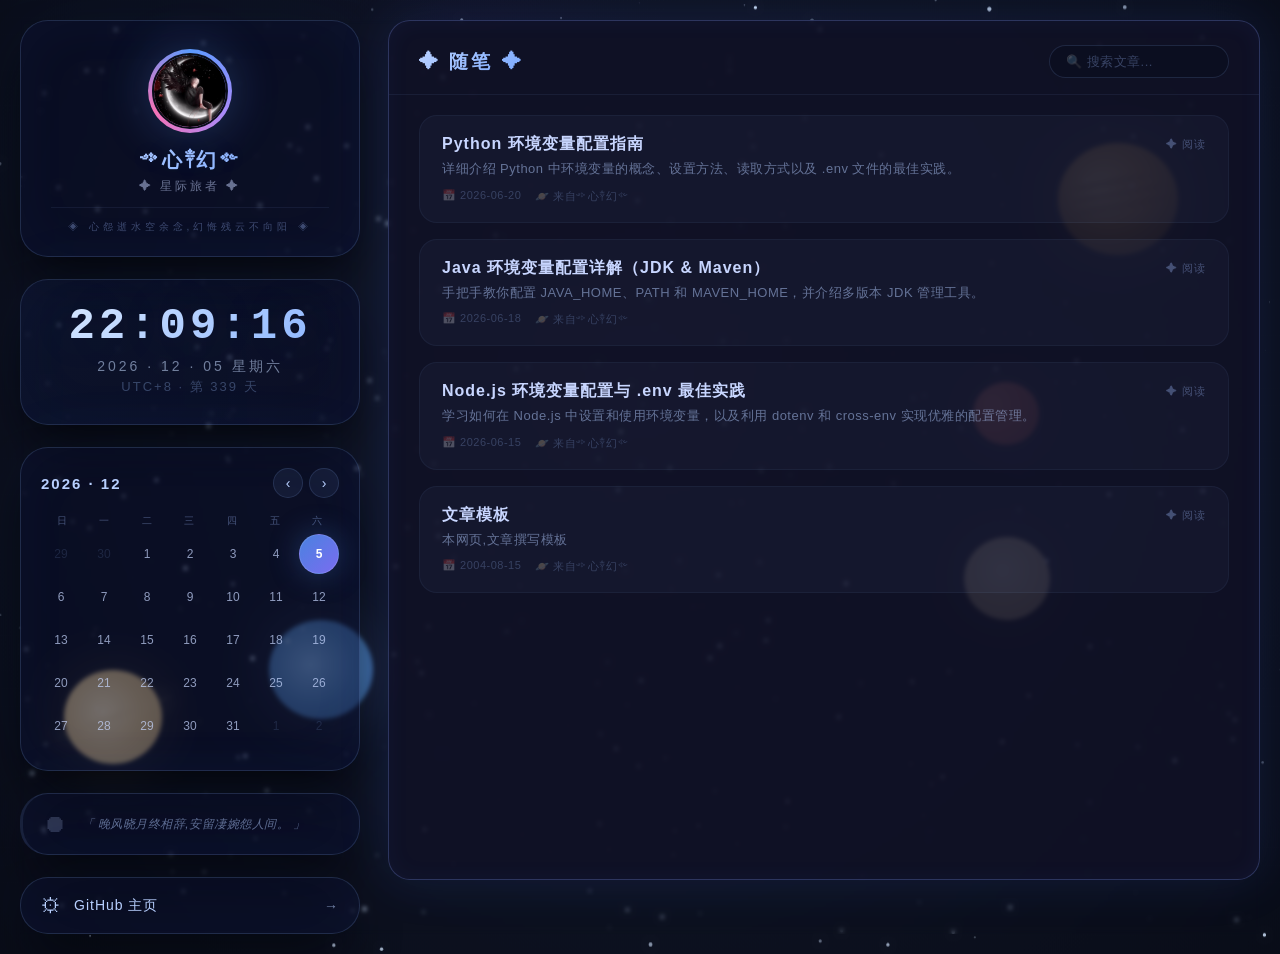
==== commit 9d0eb10d: "Add files via upload" ====
--- a/index.html
+++ b/index.html
@@ -3,7 +3,8 @@
 <head>
     <meta charset="UTF-8" />
     <meta name="viewport" content="width=device-width, initial-scale=1.0" />
-    <title>星际导航 · 深空日志</title>
+    <title>心 · 幻</title>
+   <link rel="icon" href="./ico.ico" type="image/x-icon">
     <link rel="stylesheet" href="style.css" />
 </head>
 <body>
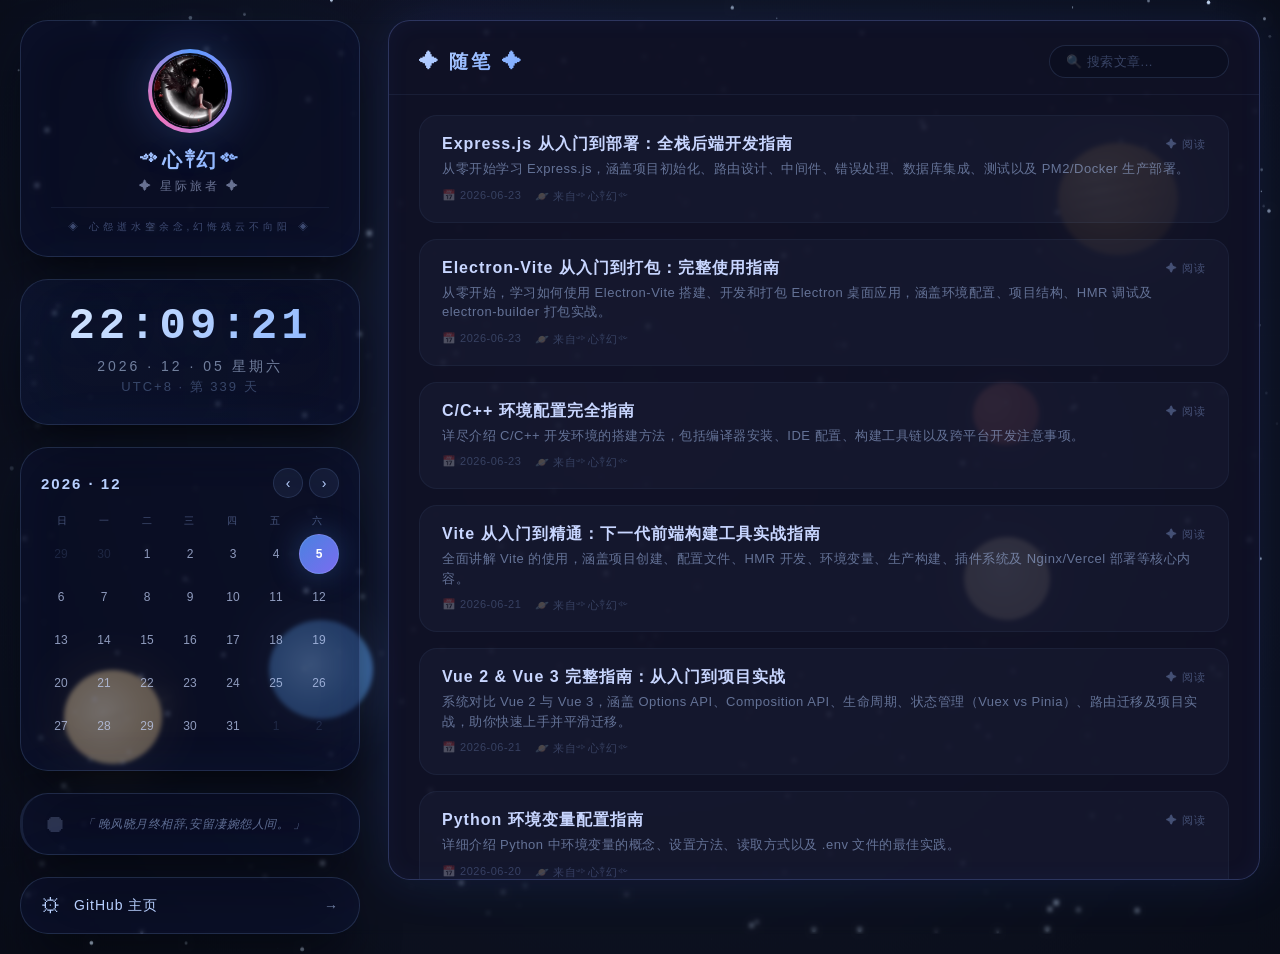
==== commit 3ae7f66b: "Update index.html" ====
--- a/index.html
+++ b/index.html
@@ -3,7 +3,7 @@
 <head>
     <meta charset="UTF-8" />
     <meta name="viewport" content="width=device-width, initial-scale=1.0" />
-    <title>心 · 幻</title>
+    <title>༺心༒幻༻</title>
    <link rel="icon" href="./ico.ico" type="image/x-icon">
     <link rel="stylesheet" href="style.css" />
 </head>
@@ -100,4 +100,4 @@
 
     <script src="script.js"></script>
 </body>
-</html>+</html>
